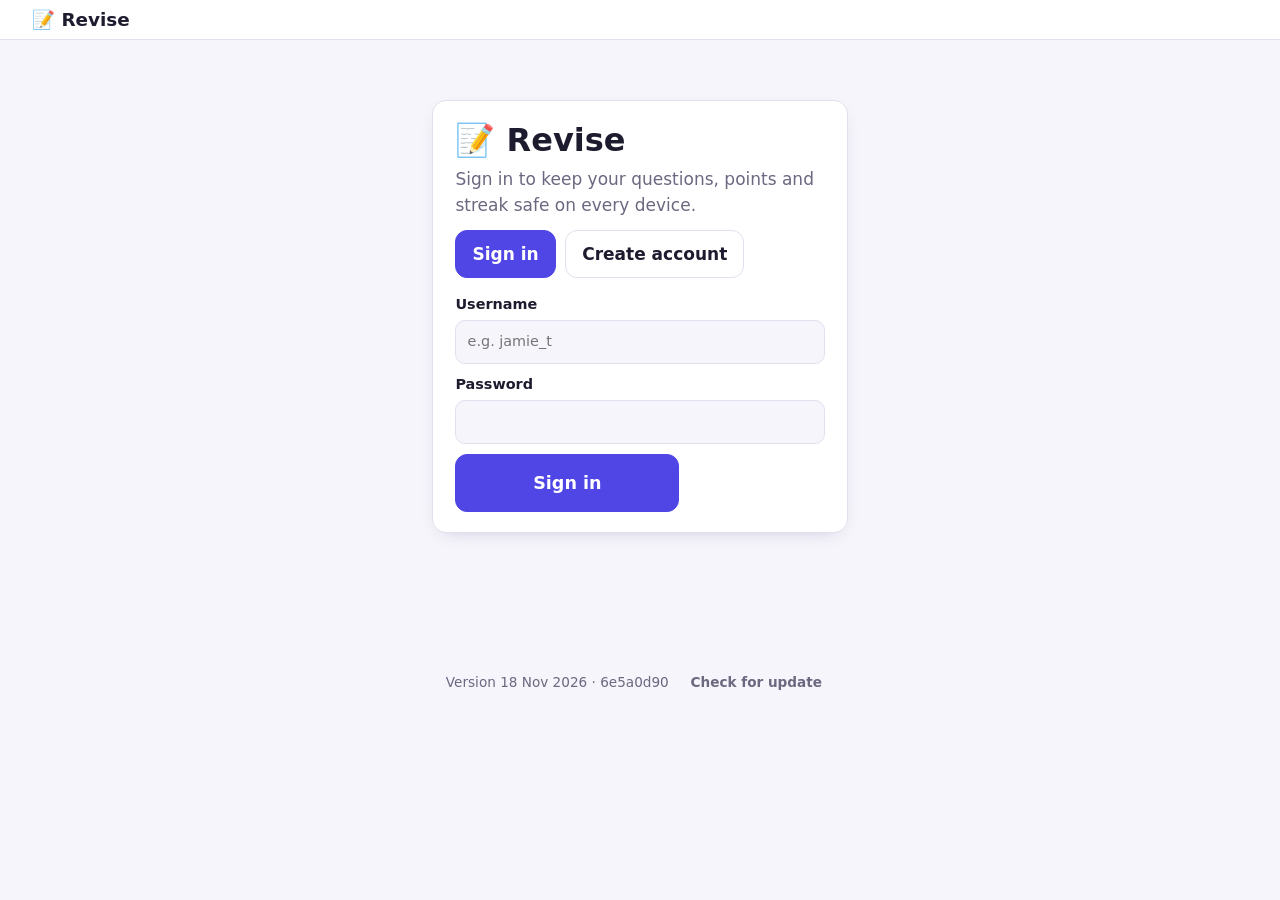
==== public/index.html @ 86306e1a "Paste: clean HTML entities, trailing backslashes and escapes from other AIs' replies Co-Authored-By:" ====
<!doctype html>
<html lang="en-GB">
<head>
  <meta charset="utf-8">
  <meta name="viewport" content="width=device-width, initial-scale=1">
  <meta name="theme-color" content="#4f46e5">
  <title>Revise — questions, streaks and rewards</title>
  <meta name="description" content="Revise with your own questions and earn points, streaks and badges.">
  <link rel="icon" href="icon.svg" type="image/svg+xml">
  <link rel="icon" href="icon-192.png" type="image/png" sizes="192x192">
  <link rel="apple-touch-icon" href="apple-touch-icon.png">
  <link rel="manifest" href="manifest.webmanifest">
  <meta name="apple-mobile-web-app-capable" content="yes">
  <meta name="apple-mobile-web-app-title" content="Revise">
  <meta name="app-version" content="6e5a0d90" data-date="2026-11-18">
  <link rel="stylesheet" href="style.css?v=6e5a0d90">
</head>
<body>
  <header class="top">
    <div class="wrap top-inner">
      <a class="brand" id="brand" href="#home">📝 Revise</a>
      <nav id="nav" aria-label="Sections"></nav>
      <div id="user" class="user"></div>
    </div>
  </header>
  <main id="app" class="wrap" tabindex="-1"></main>
  <footer id="ver" class="wrap ver"></footer>
  <div id="toasts" aria-live="polite"></div>
  <noscript><p class="wrap">This app needs JavaScript switched on.</p></noscript>
  <script type="importmap">{"imports":{"./logic.js":"./logic.js?v=6e5a0d90","./cloud.js":"./cloud.js?v=6e5a0d90","./config.js":"./config.js?v=6e5a0d90","./shop.js":"./shop.js?v=6e5a0d90","./examguides.js":"./examguides.js?v=6e5a0d90","./tutorial.js":"./tutorial.js?v=6e5a0d90"}}</script>
  <script type="module" src="app.js?v=6e5a0d90"></script>
  <script src="stats.js?v=5" defer></script>
</body>
</html>
---- public/style.css ----
:root {
  --bg: #f6f5fb; --fg: #1d1b2e; --card: #ffffff; --muted: #6b6880; --border: #e2e0ee;
  --accent: #4f46e5; --accent-fg: #ffffff; --good: #15803d; --good-bg: #dcfce7; --bad: #b91c1c; --bad-bg: #fee2e2;
  --radius: 14px; --shadow: 0 6px 20px -12px rgb(40 30 100 / 35%);
}
@media (prefers-color-scheme: dark) {
  :root {
    --bg: #12111c; --fg: #f1f0fa; --card: #1d1b2c; --muted: #a09db8; --border: #34314a;
    --accent: #8b85ff; --accent-fg: #12111c; --good: #4ade80; --good-bg: #123522; --bad: #f87171; --bad-bg: #3d1717;
    --shadow: none;
  }
}
:root { --fig-1: #2563eb; --fig-2: #e11d48; --fig-3: #16a34a; }
@media (prefers-color-scheme: dark) { :root { --fig-1: #60a5fa; --fig-2: #fb7185; --fig-3: #4ade80; } }
* { box-sizing: border-box; }
html { -webkit-text-size-adjust: 100%; }
body { margin: 0; background: var(--bg); color: var(--fg); font: 16px/1.5 system-ui, -apple-system, "Segoe UI", Roboto, sans-serif; }
.wrap { width: min(100% - 2rem, 760px); margin-inline: auto; }
main { padding: 1.25rem 0 5rem; outline: none; }
h1, h2, h3 { line-height: 1.2; margin: 0 0 .5rem; }
h1, h2, .brand, .quiz-q { font-family: var(--font-display, inherit); }
h1 { font-size: 1.7rem; } h2 { font-size: 1.25rem; } h3 { font-size: 1.05rem; }
p { margin: 0 0 .75rem; }
.muted { color: var(--muted); } .small { font-size: .85rem; }

.top { position: sticky; top: 0; z-index: 5; background: var(--card); border-bottom: 1px solid var(--border); }
.top-inner { display: flex; align-items: center; justify-content: space-between; gap: .5rem; padding: .35rem 0; flex-wrap: wrap; }
.brand { font-weight: 800; font-size: 1.15rem; text-decoration: none; color: var(--fg); }
#nav { display: flex; gap: .25rem; flex-wrap: wrap; }
.tab { display: inline-flex; align-items: center; gap: .35rem; background: none; border: 0; border-radius: 999px; padding: .5rem .8rem; font: inherit; font-weight: 600; color: var(--muted); cursor: pointer; }
.tab:hover { color: var(--fg); }
.tab.active { background: var(--accent); color: var(--accent-fg); }

.card { background: var(--card); border: 1px solid var(--border); border-radius: var(--radius); padding: 1rem 1.1rem; margin-bottom: 1rem; box-shadow: var(--shadow); }
.row { display: flex; gap: .6rem; flex-wrap: wrap; align-items: center; }
.row.space { justify-content: space-between; }
.grow { flex: 1 1 12rem; min-width: 0; }
.grid2 { display: grid; gap: .75rem; grid-template-columns: repeat(auto-fit, minmax(9rem, 1fr)); }

.stat { text-align: center; padding: .6rem .4rem; border-radius: 12px; background: var(--bg); }
.stat b { display: block; font-size: 1.5rem; line-height: 1.1; }
.stat span { font-size: .8rem; color: var(--muted); }

button, .btn { font: inherit; font-weight: 600; border-radius: 12px; border: 1px solid var(--border); background: var(--card); color: var(--fg); padding: .65rem 1rem; cursor: pointer; min-height: 44px; }
button:hover:not(:disabled) { border-color: var(--accent); }
button:disabled { opacity: .5; cursor: not-allowed; }
button.primary { background: var(--accent); color: var(--accent-fg); border-color: var(--accent); }
button.big { width: 100%; font-size: 1.1rem; padding: .9rem 1rem; }
button.danger { color: var(--bad); }
button.ghost { background: none; border-color: transparent; color: var(--muted); }
button.small { min-height: 36px; padding: .3rem .7rem; font-size: .85rem; }
:focus-visible { outline: 3px solid var(--accent); outline-offset: 2px; }

label { display: block; font-size: .9rem; font-weight: 600; margin-bottom: .65rem; }
input, select, textarea { display: block; width: 100%; margin-top: .25rem; font: inherit; font-weight: 400; color: var(--fg); background: var(--bg); border: 1px solid var(--border); border-radius: 10px; padding: .6rem .7rem; min-height: 44px; }
textarea { min-height: 5rem; resize: vertical; }
input:focus, select:focus, textarea:focus { outline: 3px solid var(--accent); outline-offset: 1px; }

.bar { height: 12px; border-radius: 999px; background: var(--bg); border: 1px solid var(--border); overflow: hidden; }
.bar-fill { height: 100%; background: var(--accent); border-radius: 999px; transition: width .4s ease; }

.quiz-q { font-size: 1.35rem; font-weight: 700; white-space: pre-wrap; overflow-wrap: anywhere; margin: .5rem 0 1rem; }
.choices { display: grid; gap: .6rem; }
.choices button { text-align: left; white-space: normal; }
.verdict { border-radius: 12px; padding: .8rem 1rem; margin-bottom: .75rem; font-weight: 600; }
.verdict.good { background: var(--good-bg); color: var(--good); }
.verdict.bad { background: var(--bad-bg); color: var(--bad); }
.verdict .ans { display: block; color: var(--fg); font-weight: 500; margin-top: .25rem; overflow-wrap: anywhere; }
.tag { display: inline-block; font-size: .75rem; font-weight: 700; padding: .1rem .55rem; border-radius: 999px; background: var(--bg); border: 1px solid var(--border); color: var(--muted); }

.week { display: grid; grid-template-columns: repeat(7, 1fr); gap: .4rem; align-items: end; height: 110px; }
.week .col { display: flex; flex-direction: column; justify-content: flex-end; align-items: center; height: 100%; gap: .2rem; font-size: .75rem; color: var(--muted); }
.week .fill { width: 100%; max-width: 38px; background: var(--accent); border-radius: 6px 6px 2px 2px; min-height: 3px; opacity: .85; }
.heat { display: grid; grid-template-rows: repeat(7, 1fr); grid-auto-flow: column; grid-auto-columns: 1fr; gap: 3px; }
.heat i { aspect-ratio: 1; border-radius: 3px; background: var(--bg); border: 1px solid var(--border); }
.heat i.l1 { background: color-mix(in srgb, var(--accent) 25%, var(--card)); }
.heat i.l2 { background: color-mix(in srgb, var(--accent) 50%, var(--card)); }
.heat i.l3 { background: color-mix(in srgb, var(--accent) 75%, var(--card)); }
.heat i.l4 { background: var(--accent); }
.heat i.future { visibility: hidden; }

.badges { display: grid; gap: .6rem; grid-template-columns: repeat(auto-fill, minmax(10.5rem, 1fr)); }
.badge { border: 1px solid var(--border); border-radius: 12px; padding: .7rem; background: var(--bg); }
.badge .ico { font-size: 1.8rem; display: block; }
.badge.locked { opacity: .55; filter: grayscale(1); }
.badge b { display: block; }

.item { display: flex; gap: .6rem; align-items: flex-start; justify-content: space-between; padding: .7rem 0; border-top: 1px solid var(--border); }
.item:first-child { border-top: 0; }
.item .txt { min-width: 0; overflow-wrap: anywhere; }
.item .a { color: var(--muted); font-size: .9rem; }

#toasts { position: fixed; left: 0; right: 0; bottom: 1rem; display: grid; justify-items: center; gap: .5rem; pointer-events: none; z-index: 20; padding: 0 1rem; }
.toast { background: var(--fg); color: var(--bg); padding: .65rem 1rem; border-radius: 12px; font-weight: 600; box-shadow: 0 10px 30px -10px rgb(0 0 0 / 50%); max-width: 30rem; }
.banner { background: var(--bad-bg); color: var(--bad); border-radius: 12px; padding: .7rem 1rem; margin-bottom: 1rem; font-weight: 600; }
@media (prefers-reduced-motion: reduce) { .bar-fill { transition: none; } }

/* ---------- account bar ---------- */
.user { display: flex; align-items: center; gap: .5rem; font-size: .85rem; flex-wrap: wrap; }
.who { color: var(--muted); font-weight: 600; }
.sync { color: var(--muted); font-size: .8rem; }
.sync.warn { color: var(--bad); font-weight: 600; }
.auth { max-width: 26rem; margin: 2rem auto; }
.auth .banner { margin: .5rem 0 1rem; }

/* ---------- study buddy ---------- */
.buddy { position: relative; width: 4.5rem; height: 4.5rem; flex: none; display: grid; place-items: center; background: var(--bg); border-radius: 50%; border: 1px solid var(--border); }
.buddy .pet { font-size: 2.4rem; line-height: 1; }
.buddy .hat { position: absolute; top: -.55rem; left: 50%; transform: translateX(-50%) rotate(-8deg); font-size: 1.6rem; line-height: 1; }
.prize { border-color: var(--accent); }

/* ---------- pick lists, shop ---------- */
.pick { display: flex; gap: .6rem; align-items: flex-start; padding: .6rem 0; border-top: 1px solid var(--border); font-weight: 400; margin: 0; }
.pick .a { display: block; color: var(--muted); font-size: .9rem; overflow-wrap: anywhere; }
.pick > span { min-width: 0; overflow-wrap: anywhere; }
input[type="checkbox"] { width: 1.25rem; height: 1.25rem; min-height: 0; margin: .2rem 0 0; flex: none; accent-color: var(--accent); }
.shop { display: grid; gap: .6rem; grid-template-columns: repeat(auto-fill, minmax(9.5rem, 1fr)); }
.shop-item { display: grid; gap: .4rem; }
.swatch { display: flex; align-items: flex-end; min-height: 3.6rem; padding: .5rem .6rem; border-radius: 10px; border: 1px solid var(--border); font-weight: 700; font-size: .95rem; overflow-wrap: anywhere; }
.swatch.fontsw { align-items: center; background: var(--bg); color: var(--fg); font-size: 1.05rem; font-weight: 400; }
.swatch.hatsw { flex-direction: column; align-items: center; justify-content: center; background: var(--bg); color: var(--fg); font-size: 1.8rem; gap: .1rem; }
button[aria-pressed="true"] { cursor: default; }

/* ---------- unlocked colour themes (set by the app from the Shop) ---------- */
:root[data-palette] {
  --bg: var(--pal-bg); --fg: var(--pal-ink);
  --card: color-mix(in oklab, var(--pal-bg) 88%, white);
  --muted: color-mix(in oklab, var(--pal-ink) 68%, var(--pal-bg));
  --border: color-mix(in oklab, var(--pal-bg) 72%, var(--pal-ink));
  --accent: var(--pal-ink); --accent-fg: var(--pal-bg);
  --good: var(--pal-ink); --good-bg: color-mix(in oklab, var(--pal-bg) 80%, var(--pal-ink));
  --bad: var(--pal-ink); --bad-bg: color-mix(in oklab, var(--pal-bg) 80%, var(--pal-ink));
  --shadow: none;
}
:root[data-palette] .toast { background: var(--pal-ink); color: var(--pal-bg); }

/* ---------- farm ---------- */
.brand { user-select: none; -webkit-user-select: none; -webkit-touch-callout: none; touch-action: manipulation; }
.farm { position: relative; border-radius: var(--radius); margin-bottom: 1rem; padding: 1rem .75rem 1.1rem; border: 1px solid var(--border); overflow: hidden;
  background: linear-gradient(to bottom, color-mix(in srgb, var(--accent) 12%, var(--card)) 0 22%, color-mix(in srgb, var(--good) 22%, var(--card)) 22% 100%); }
.farm::before { content: "☁️      ☀️      ☁️"; position: absolute; top: .2rem; left: 0; right: 0; text-align: center; letter-spacing: .35rem; opacity: .7; font-size: 1.2rem; pointer-events: none; }
.farm-grid { position: relative; display: grid; gap: .6rem; grid-template-columns: repeat(auto-fill, minmax(7.5rem, 1fr)); padding-top: 1.2rem; }
.pet-card { display: grid; justify-items: center; gap: .15rem; text-align: center; padding: .6rem .3rem; background: color-mix(in srgb, var(--card) 80%, transparent); }
.pet-card.on { border-color: var(--accent); outline: 2px solid var(--accent); }
.pet-emoji { position: relative; font-size: 2.6rem; line-height: 1.1; display: inline-block; animation: bob 2.4s ease-in-out infinite; }
.pet-emoji .hat { position: absolute; top: -.7rem; left: 50%; transform: translateX(-50%) rotate(-8deg); font-size: 1.4rem; }
.pet-name { font-weight: 700; overflow-wrap: anywhere; }
@keyframes bob { 0%, 100% { transform: translateY(0); } 50% { transform: translateY(-.35rem); } }

/* ---------- the hidden parade ---------- */
.parade { position: fixed; inset: 0; pointer-events: none; z-index: 30; overflow: hidden; }
.runner { position: absolute; top: var(--y); left: -4rem; font-size: var(--s); animation: march 6.5s linear var(--d) forwards; }
@keyframes march { 0% { transform: translateX(0) translateY(0) rotate(-6deg); } 25% { transform: translateX(30vw) translateY(-1.2rem) rotate(6deg); } 50% { transform: translateX(60vw) translateY(0) rotate(-6deg); } 75% { transform: translateX(90vw) translateY(-1.2rem) rotate(6deg); } 100% { transform: translateX(calc(100vw + 5rem)) translateY(0) rotate(0); } }
@media (prefers-reduced-motion: reduce) { .pet-emoji { animation: none; } .runner { animation: none; display: none; } }

/* ===== Layout: phone vs computer ===== */
.tab span:first-child { font-size: 1.15rem; line-height: 1; }

/* Phones and small tablets: app-style bottom tab bar, thumb-sized buttons */
@media (max-width: 719px) {
  .wrap { width: min(100% - 1.5rem, 640px); }
  .top-inner { flex-wrap: nowrap; }
  .brand { font-size: 1.05rem; }
  .user { font-size: .8rem; justify-content: flex-end; }
  #nav { position: fixed; left: 0; right: 0; bottom: 0; z-index: 6; display: grid; grid-auto-flow: column; grid-auto-columns: 1fr; gap: 0; background: var(--card); border-top: 1px solid var(--border); padding: .25rem .25rem calc(.25rem + env(safe-area-inset-bottom)); }
  .tab { flex-direction: column; gap: .1rem; border-radius: 12px; padding: .4rem .1rem; font-size: .7rem; min-height: 52px; justify-content: center; }
  .tab span:first-child { font-size: 1.4rem; }
  main { padding: 1rem 0 calc(6.5rem + env(safe-area-inset-bottom)); }
  #toasts { bottom: calc(5rem + env(safe-area-inset-bottom)); }
  h1 { font-size: 1.5rem; }
  .card { padding: .9rem; border-radius: 14px; }
  .grid2 { grid-template-columns: repeat(2, 1fr); }
  .shop { grid-template-columns: repeat(2, 1fr); }
  .farm-grid { grid-template-columns: repeat(2, 1fr); }
  button.big, .row > button.primary { min-height: 52px; }
  .quiz-q { font-size: 1.25rem; }
}

/* Computers: side menu on the left, wider content, bigger grids */
@media (min-width: 960px) {
  body { font-size: 17px; }
  .top-inner.wrap { width: min(100% - 4rem, 1240px); }
  #nav { position: fixed; top: 4.2rem; left: max(1.5rem, calc(50% - 620px)); width: 11.5rem; flex-direction: column; gap: .25rem; flex-wrap: nowrap; }
  .tab { justify-content: flex-start; border-radius: 12px; padding: .7rem .9rem; font-size: 1rem; }
  .tab:hover:not(.active) { background: var(--bg); }
  main.wrap { width: min(100% - 4rem, 1240px); padding-left: 13.5rem; padding-top: 1.75rem; box-sizing: border-box; }
  h1 { font-size: 2rem; }
  .card { padding: 1.25rem 1.4rem; }
  .grid2 { grid-template-columns: repeat(auto-fit, minmax(11rem, 1fr)); }
  .shop { grid-template-columns: repeat(auto-fill, minmax(11.5rem, 1fr)); }
  .farm-grid { grid-template-columns: repeat(auto-fill, minmax(10rem, 1fr)); }
  .quiz-q { font-size: 1.6rem; }
  button.big { width: auto; min-width: 14rem; }
}
@media (min-width: 1500px) { body { font-size: 18px; } }
@media (min-width: 960px) { body:has(#nav:empty) main.wrap { padding-left: 0; width: min(100% - 4rem, 620px); } }
@media (min-width: 960px) { .heat { max-width: 640px; } }

/* ===== Exam calendar ===== */
.cal { display: grid; grid-template-columns: repeat(7, minmax(0, 1fr)); gap: 3px; }
.cal-head { text-align: center; font-size: .72rem; font-weight: 700; color: var(--muted); padding: .2rem 0; }
.cal-pad { min-height: 1px; }
.cal-day { display: flex; flex-direction: column; align-items: stretch; gap: 2px; min-height: 58px; padding: 3px; border-radius: 10px; border: 1px solid var(--border); background: var(--card); color: var(--fg); font-weight: 500; text-align: left; overflow: hidden; }
.cal-day:hover:not(:disabled) { border-color: var(--accent); }
.cal-day.past { opacity: .5; }
.cal-day.rest { background: var(--bg); }
.cal-day.today { border-color: var(--accent); box-shadow: inset 0 0 0 1px var(--accent); }
.cal-day.selected { background: color-mix(in srgb, var(--accent) 14%, var(--card)); border-color: var(--accent); border-width: 2px; padding: 2px; }
.cal-num { font-size: .78rem; font-weight: 700; line-height: 1; }
.cal-chip { display: block; color: #fff; font-size: .6rem; line-height: 1.25; font-weight: 700; border-radius: 4px; padding: 1px 3px; overflow: hidden; text-overflow: ellipsis; white-space: nowrap; }
.cal-more { font-size: .6rem; color: var(--muted); }
.cal-dots { color: var(--accent); font-size: .8rem; line-height: 1; letter-spacing: -1px; }
@media (min-width: 720px) {
  .cal { gap: 5px; }
  .cal-day { min-height: 84px; padding: 6px; }
  .cal-day.selected { padding: 5px; }
  .cal-num { font-size: .9rem; }
  .cal-chip { font-size: .72rem; padding: 2px 5px; }
}

/* ===== In-app confirm box ===== */
.modal-back { position: fixed; inset: 0; z-index: 50; display: grid; place-items: center; padding: 1rem; background: rgb(0 0 0 / 55%); }
.modal { width: min(100%, 26rem); background: var(--card); color: var(--fg); border: 1px solid var(--border); border-radius: 16px; padding: 1.2rem 1.3rem; box-shadow: 0 20px 50px -12px rgb(0 0 0 / 60%); }
.modal h2 { margin: 0 0 .5rem; }
.modal p { margin: 0; color: var(--muted); }
button.danger-solid { background: var(--bad); border-color: var(--bad); color: #fff; }
button.danger-solid:hover:not(:disabled) { border-color: var(--bad); filter: brightness(1.1); }
@media (prefers-color-scheme: dark) { :root:not([data-theme="light"]) button.danger-solid { color: #1a0505; } }

/* ===== Revise: quick / exam switcher ===== */
.mode-tabs { display: grid; grid-template-columns: 1fr 1fr; gap: .4rem; }
.mode-tab { display: flex; flex-direction: column; align-items: center; gap: 0; padding: .55rem .4rem; font-size: .95rem; background: var(--bg); }
.mode-tab .small { font-weight: 500; color: var(--muted); }
.mode-tab.active { background: var(--accent); border-color: var(--accent); color: var(--accent-fg); }
.mode-tab.active .small { color: var(--accent-fg); opacity: .9; }

/* graphs, charts and tables in exam questions */
.figure { margin: .4rem 0 1rem; padding: .6rem; border: 1px solid var(--border); border-radius: 12px; background: var(--bg); overflow: hidden; }
.figure figcaption { font-weight: 700; font-size: .92rem; margin-bottom: .4rem; }
.fig-chart svg { display: block; margin-inline: auto; }
.fig-scroll { overflow-x: auto; }
.fig-table { border-collapse: collapse; width: 100%; font-size: .92rem; }
.fig-table th, .fig-table td { border: 1px solid var(--border); padding: .3rem .55rem; text-align: left; }
.fig-table th { background: var(--card); font-weight: 700; }

/* ---------- exam-style questions ---------- */
.choices button.chosen { border-color: var(--accent); background: color-mix(in srgb, var(--accent) 14%, var(--card)); box-shadow: inset 0 0 0 1px var(--accent); }
.case { margin: .8rem 0 0; padding: .7rem .9rem; border-left: 4px solid var(--accent); border-radius: 0 12px 12px 0; background: var(--bg); color: var(--fg); font-size: .98rem; white-space: pre-wrap; overflow-wrap: anywhere; }
.case-label { display: block; font-size: .72rem; font-weight: 800; letter-spacing: .06em; text-transform: uppercase; color: var(--muted); margin-bottom: .2rem; }
.chips { display: flex; flex-wrap: wrap; gap: .4rem; }
.chip { font-size: .88rem; padding: .35rem .8rem; min-height: 38px; border-radius: 999px; }
.chip.on { background: var(--accent); color: var(--accent-fg); border-color: var(--accent); }

.modal.tutorial { max-height: 90vh; overflow-y: auto; }
.tut-text { font-size: 1.1rem; line-height: 1.5; color: var(--fg); }
.tut-item { display: flex; align-items: center; gap: .8rem; width: 100%; text-align: left; margin: 0 0 .5rem; padding: .7rem .8rem; }
.tut-ic { font-size: 1.6rem; }

.tour-over { position: fixed; inset: 0; z-index: 70; }
.tour-over.tour-plain { background: rgb(0 0 0 / 65%); }
.tour-hole { position: fixed; display: none; border-radius: 14px; box-shadow: 0 0 0 9999px rgb(0 0 0 / 68%); outline: 3px solid #fff; outline-offset: 0; pointer-events: none; animation: tourpulse 1.6s ease-in-out infinite; }
@keyframes tourpulse { 50% { outline-color: var(--accent); } }
.tour-tip { position: fixed; width: min(calc(100vw - 24px), 420px); max-height: 40vh; display: flex; flex-direction: column; background: var(--card); color: var(--fg); border: 1px solid var(--border); border-radius: 16px; padding: 1rem 1.1rem; box-shadow: 0 20px 50px -12px rgb(0 0 0 / 60%); }
.tour-h { margin: 0 0 .3rem; font-size: 1.15rem; }
.tour-tip .tut-text { margin: 0; font-size: 1rem; }
@media (prefers-reduced-motion: reduce) { .tour-hole { animation: none; } }
.tour-body { overflow-y: auto; flex: 1 1 auto; min-height: 0; }
.tour-foot { margin-top: .7rem; justify-content: space-between; flex: 0 0 auto; }

.ver { padding: 1.2rem 0 5.5rem; text-align: center; }
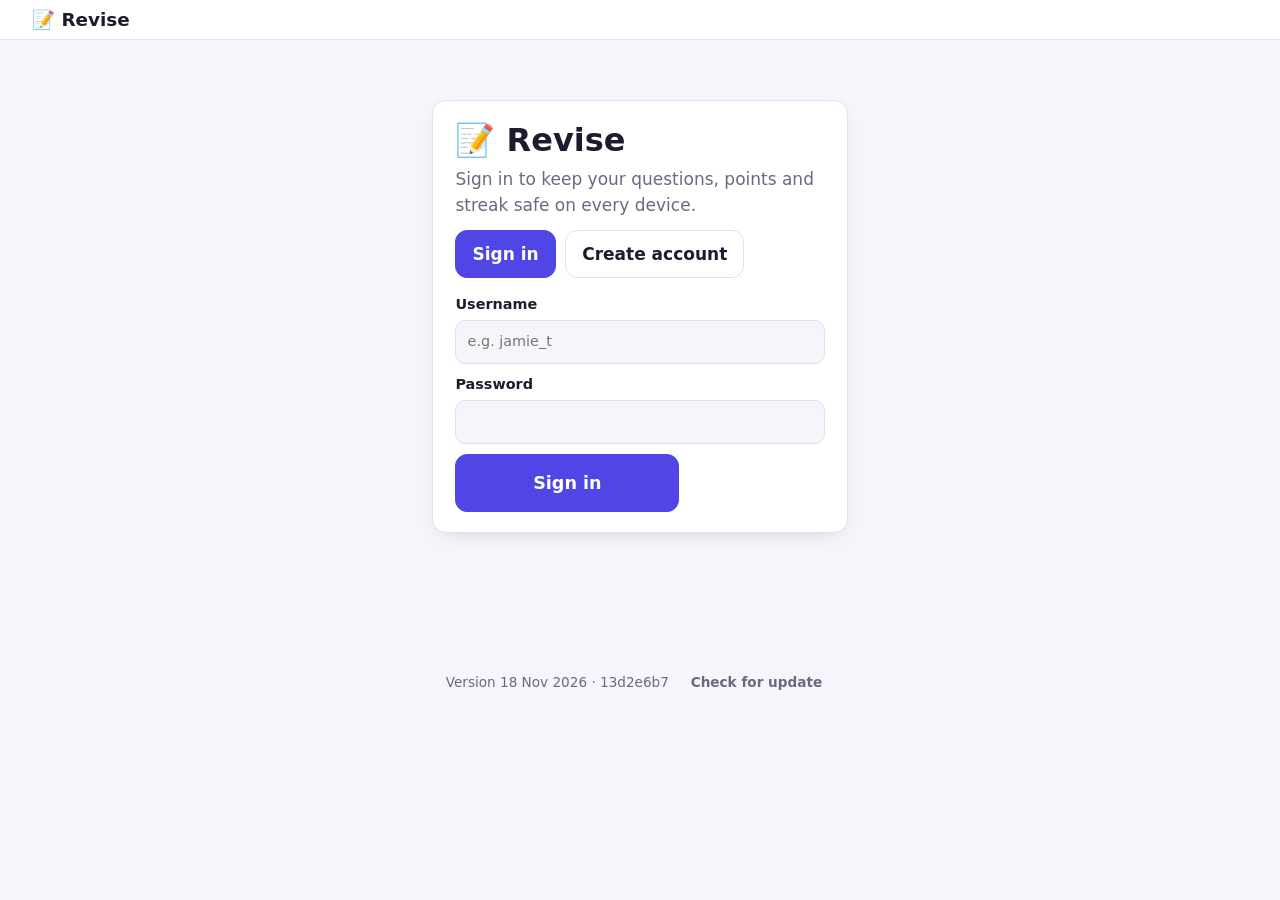
==== commit 6e667116: "Paper picker for every subject by exam board; maths paper box only for maths Co-Authored-By: Claude " ====
--- a/public/index.html
+++ b/public/index.html
@@ -12,8 +12,8 @@
   <link rel="manifest" href="manifest.webmanifest">
   <meta name="apple-mobile-web-app-capable" content="yes">
   <meta name="apple-mobile-web-app-title" content="Revise">
-  <meta name="app-version" content="6e5a0d90" data-date="2026-11-18">
-  <link rel="stylesheet" href="style.css?v=6e5a0d90">
+  <meta name="app-version" content="13d2e6b7" data-date="2026-11-18">
+  <link rel="stylesheet" href="style.css?v=13d2e6b7">
 </head>
 <body>
   <header class="top">
@@ -27,8 +27,8 @@
   <footer id="ver" class="wrap ver"></footer>
   <div id="toasts" aria-live="polite"></div>
   <noscript><p class="wrap">This app needs JavaScript switched on.</p></noscript>
-  <script type="importmap">{"imports":{"./logic.js":"./logic.js?v=6e5a0d90","./cloud.js":"./cloud.js?v=6e5a0d90","./config.js":"./config.js?v=6e5a0d90","./shop.js":"./shop.js?v=6e5a0d90","./examguides.js":"./examguides.js?v=6e5a0d90","./tutorial.js":"./tutorial.js?v=6e5a0d90"}}</script>
-  <script type="module" src="app.js?v=6e5a0d90"></script>
+  <script type="importmap">{"imports":{"./logic.js":"./logic.js?v=13d2e6b7","./cloud.js":"./cloud.js?v=13d2e6b7","./config.js":"./config.js?v=13d2e6b7","./shop.js":"./shop.js?v=13d2e6b7","./examguides.js":"./examguides.js?v=13d2e6b7","./papers.js":"./papers.js?v=13d2e6b7","./tutorial.js":"./tutorial.js?v=13d2e6b7"}}</script>
+  <script type="module" src="app.js?v=13d2e6b7"></script>
   <script src="stats.js?v=5" defer></script>
 </body>
 </html>
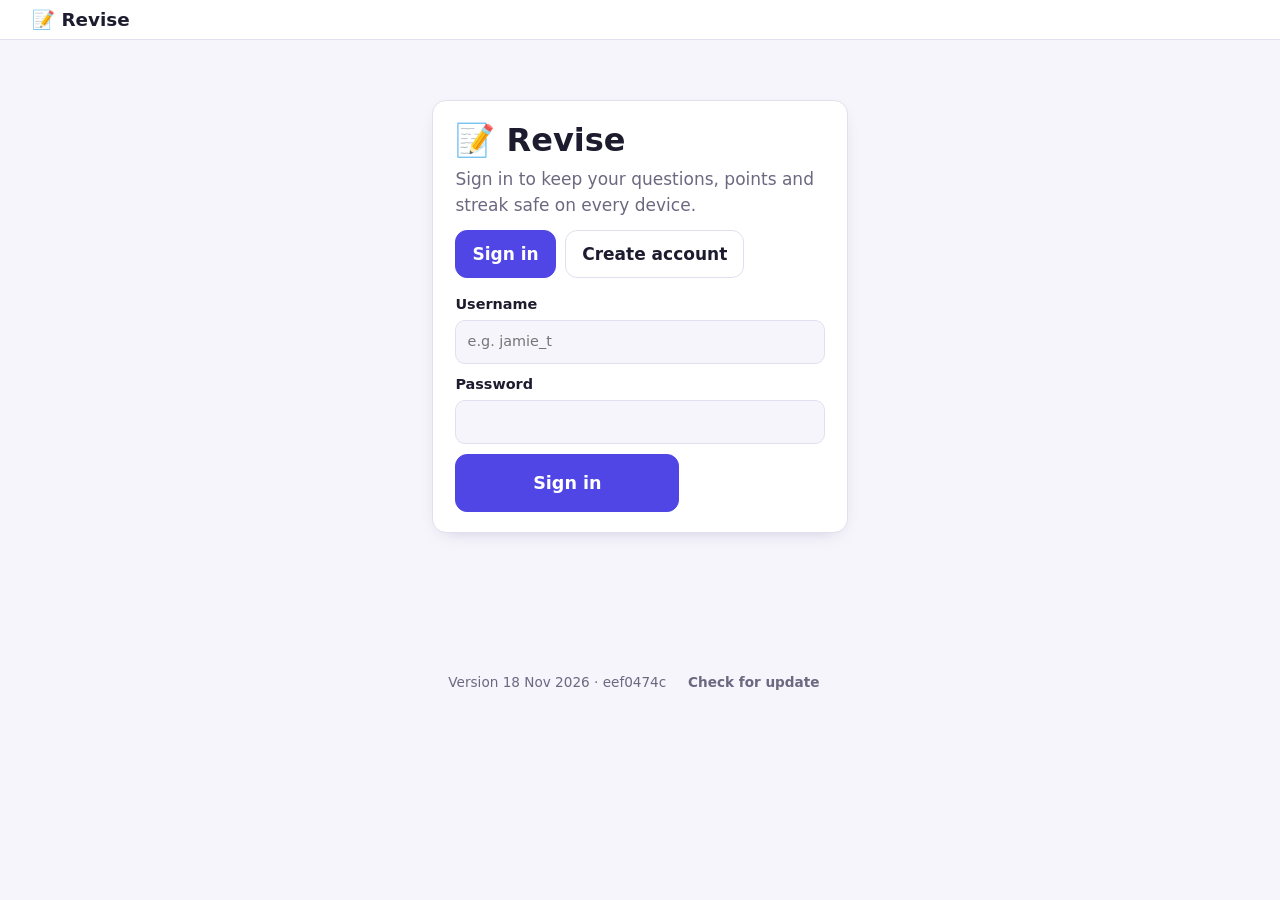
==== commit 8b619f53: "Fix stray 'false' under the exam answer box Co-Authored-By: Claude Sonnet 5.5 <noreply@anthropic.com" ====
--- a/public/index.html
+++ b/public/index.html
@@ -12,8 +12,8 @@
   <link rel="manifest" href="manifest.webmanifest">
   <meta name="apple-mobile-web-app-capable" content="yes">
   <meta name="apple-mobile-web-app-title" content="Revise">
-  <meta name="app-version" content="13d2e6b7" data-date="2026-11-18">
-  <link rel="stylesheet" href="style.css?v=13d2e6b7">
+  <meta name="app-version" content="eef0474c" data-date="2026-11-18">
+  <link rel="stylesheet" href="style.css?v=eef0474c">
 </head>
 <body>
   <header class="top">
@@ -27,8 +27,8 @@
   <footer id="ver" class="wrap ver"></footer>
   <div id="toasts" aria-live="polite"></div>
   <noscript><p class="wrap">This app needs JavaScript switched on.</p></noscript>
-  <script type="importmap">{"imports":{"./logic.js":"./logic.js?v=13d2e6b7","./cloud.js":"./cloud.js?v=13d2e6b7","./config.js":"./config.js?v=13d2e6b7","./shop.js":"./shop.js?v=13d2e6b7","./examguides.js":"./examguides.js?v=13d2e6b7","./papers.js":"./papers.js?v=13d2e6b7","./tutorial.js":"./tutorial.js?v=13d2e6b7"}}</script>
-  <script type="module" src="app.js?v=13d2e6b7"></script>
+  <script type="importmap">{"imports":{"./logic.js":"./logic.js?v=eef0474c","./cloud.js":"./cloud.js?v=eef0474c","./config.js":"./config.js?v=eef0474c","./shop.js":"./shop.js?v=eef0474c","./examguides.js":"./examguides.js?v=eef0474c","./papers.js":"./papers.js?v=eef0474c","./tutorial.js":"./tutorial.js?v=eef0474c"}}</script>
+  <script type="module" src="app.js?v=eef0474c"></script>
   <script src="stats.js?v=5" defer></script>
 </body>
 </html>
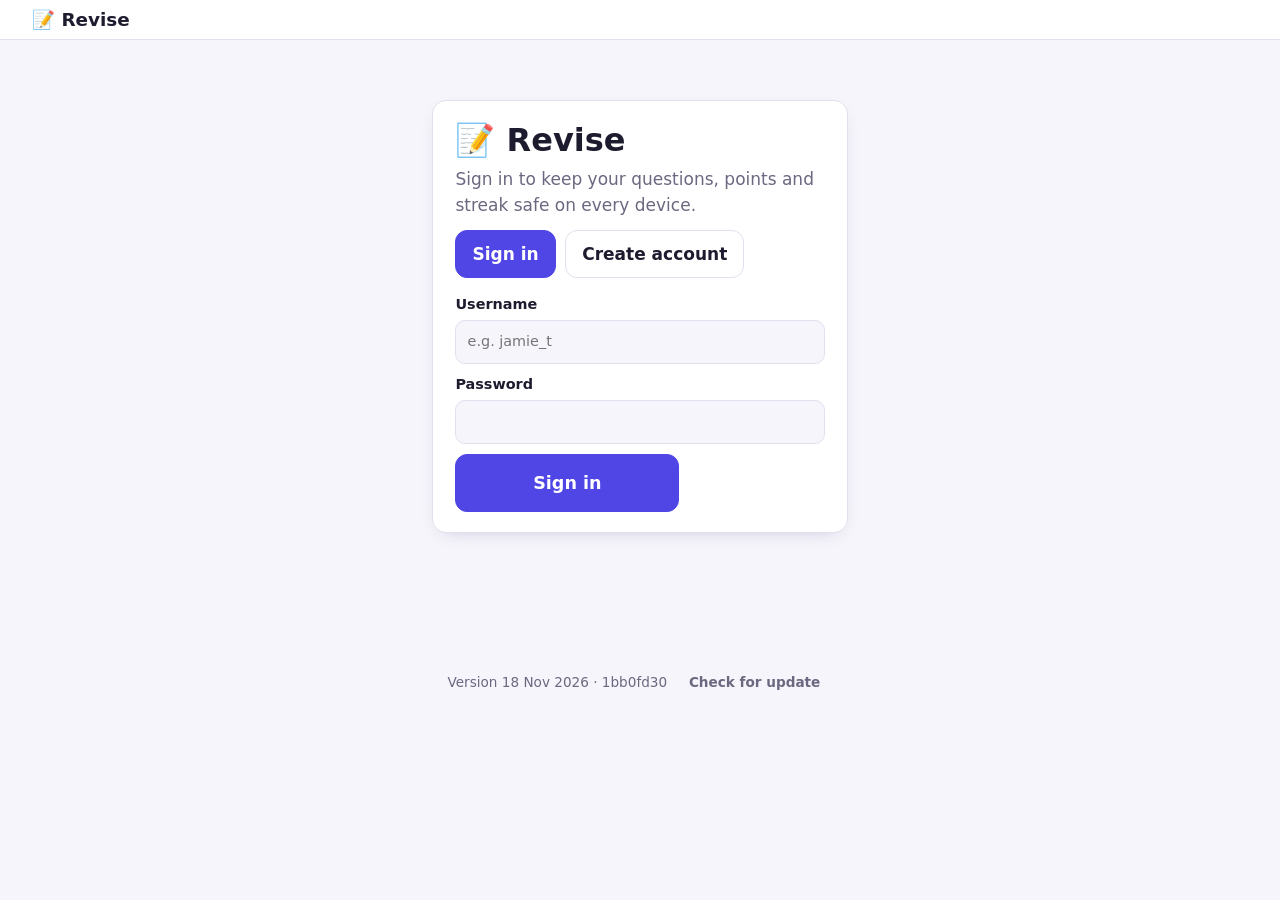
==== commit eadde65f: "Maths diagrams in questions; picking a maths paper sets a full-paper question count Co-Authored-By: " ====
--- a/public/index.html
+++ b/public/index.html
@@ -12,8 +12,8 @@
   <link rel="manifest" href="manifest.webmanifest">
   <meta name="apple-mobile-web-app-capable" content="yes">
   <meta name="apple-mobile-web-app-title" content="Revise">
-  <meta name="app-version" content="eef0474c" data-date="2026-11-18">
-  <link rel="stylesheet" href="style.css?v=eef0474c">
+  <meta name="app-version" content="1bb0fd30" data-date="2026-11-18">
+  <link rel="stylesheet" href="style.css?v=1bb0fd30">
 </head>
 <body>
   <header class="top">
@@ -27,8 +27,8 @@
   <footer id="ver" class="wrap ver"></footer>
   <div id="toasts" aria-live="polite"></div>
   <noscript><p class="wrap">This app needs JavaScript switched on.</p></noscript>
-  <script type="importmap">{"imports":{"./logic.js":"./logic.js?v=eef0474c","./cloud.js":"./cloud.js?v=eef0474c","./config.js":"./config.js?v=eef0474c","./shop.js":"./shop.js?v=eef0474c","./examguides.js":"./examguides.js?v=eef0474c","./papers.js":"./papers.js?v=eef0474c","./tutorial.js":"./tutorial.js?v=eef0474c"}}</script>
-  <script type="module" src="app.js?v=eef0474c"></script>
+  <script type="importmap">{"imports":{"./logic.js":"./logic.js?v=1bb0fd30","./cloud.js":"./cloud.js?v=1bb0fd30","./config.js":"./config.js?v=1bb0fd30","./shop.js":"./shop.js?v=1bb0fd30","./examguides.js":"./examguides.js?v=1bb0fd30","./papers.js":"./papers.js?v=1bb0fd30","./tutorial.js":"./tutorial.js?v=1bb0fd30"}}</script>
+  <script type="module" src="app.js?v=1bb0fd30"></script>
   <script src="stats.js?v=5" defer></script>
 </body>
 </html>
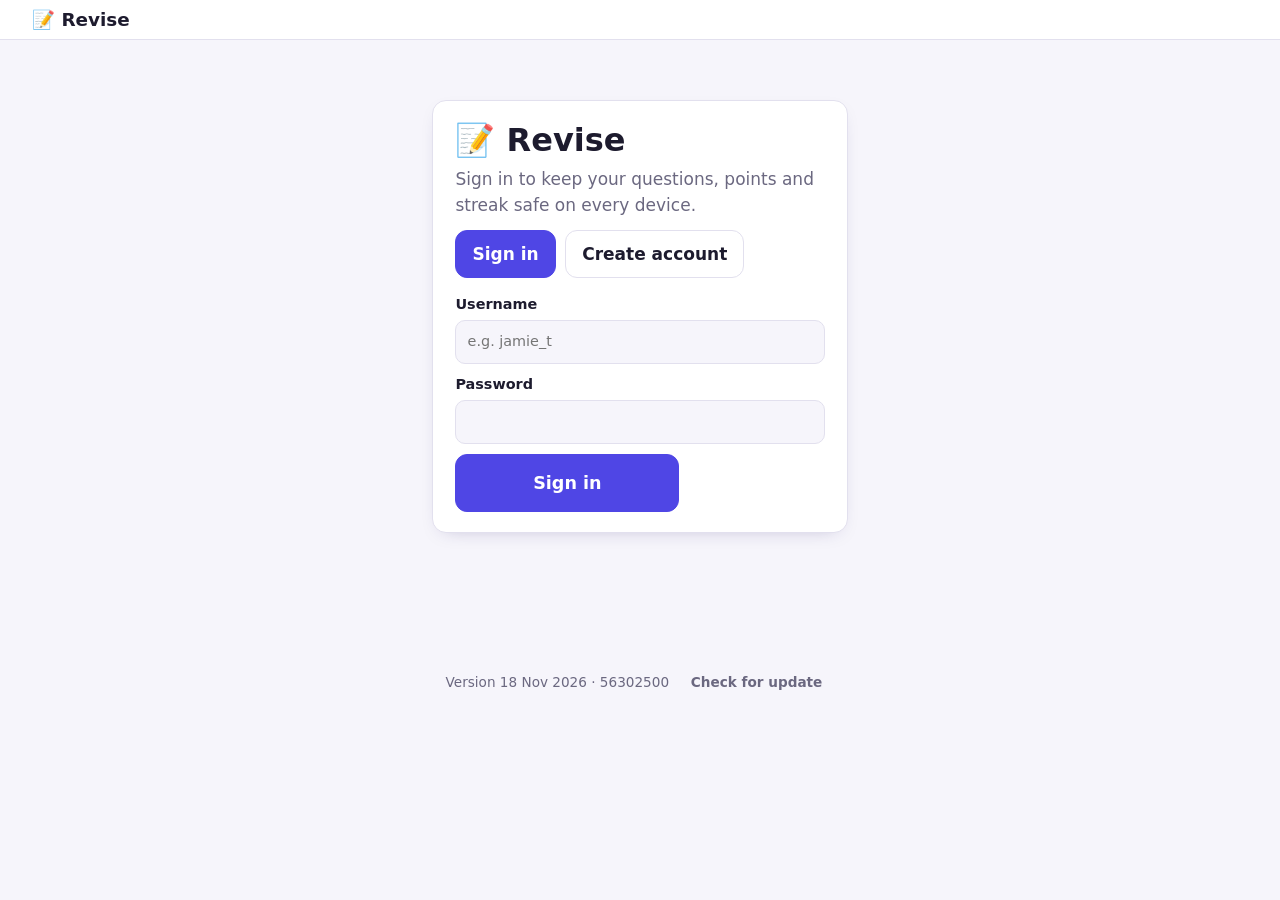
==== commit 6e6e5e81: "Maths text: real superscripts, square/cube roots and stacked fractions Co-Authored-By: Claude Sonnet" ====
--- a/public/index.html
+++ b/public/index.html
@@ -12,8 +12,8 @@
   <link rel="manifest" href="manifest.webmanifest">
   <meta name="apple-mobile-web-app-capable" content="yes">
   <meta name="apple-mobile-web-app-title" content="Revise">
-  <meta name="app-version" content="1bb0fd30" data-date="2026-11-18">
-  <link rel="stylesheet" href="style.css?v=1bb0fd30">
+  <meta name="app-version" content="56302500" data-date="2026-11-18">
+  <link rel="stylesheet" href="style.css?v=56302500">
 </head>
 <body>
   <header class="top">
@@ -27,8 +27,8 @@
   <footer id="ver" class="wrap ver"></footer>
   <div id="toasts" aria-live="polite"></div>
   <noscript><p class="wrap">This app needs JavaScript switched on.</p></noscript>
-  <script type="importmap">{"imports":{"./logic.js":"./logic.js?v=1bb0fd30","./cloud.js":"./cloud.js?v=1bb0fd30","./config.js":"./config.js?v=1bb0fd30","./shop.js":"./shop.js?v=1bb0fd30","./examguides.js":"./examguides.js?v=1bb0fd30","./papers.js":"./papers.js?v=1bb0fd30","./tutorial.js":"./tutorial.js?v=1bb0fd30"}}</script>
-  <script type="module" src="app.js?v=1bb0fd30"></script>
+  <script type="importmap">{"imports":{"./logic.js":"./logic.js?v=56302500","./cloud.js":"./cloud.js?v=56302500","./config.js":"./config.js?v=56302500","./shop.js":"./shop.js?v=56302500","./examguides.js":"./examguides.js?v=56302500","./papers.js":"./papers.js?v=56302500","./tutorial.js":"./tutorial.js?v=56302500"}}</script>
+  <script type="module" src="app.js?v=56302500"></script>
   <script src="stats.js?v=5" defer></script>
 </body>
 </html>
--- a/public/style.css
+++ b/public/style.css
@@ -268,3 +268,12 @@
 .tour-foot { margin-top: .7rem; justify-content: space-between; flex: 0 0 auto; }
 
 .ver { padding: 1.2rem 0 5.5rem; text-align: center; }
+
+/* maths text: powers, roots, fractions */
+.rt-sup { font-size: .72em; line-height: 0; vertical-align: super; }
+.rt-root { white-space: nowrap; }
+.rt-ov { border-top: 1.5px solid currentColor; padding: 0 .12em; margin-left: .02em; }
+.rt-idx { font-size: .6em; vertical-align: super; line-height: 0; margin-right: -.1em; }
+.rt-frac { display: inline-flex; flex-direction: column; align-items: center; vertical-align: middle; line-height: 1.15; font-size: .92em; margin: 0 .12em; }
+.rt-frac .rt-n { border-bottom: 1.5px solid currentColor; padding: 0 .2em; }
+.rt-frac .rt-d { padding: 0 .2em; }
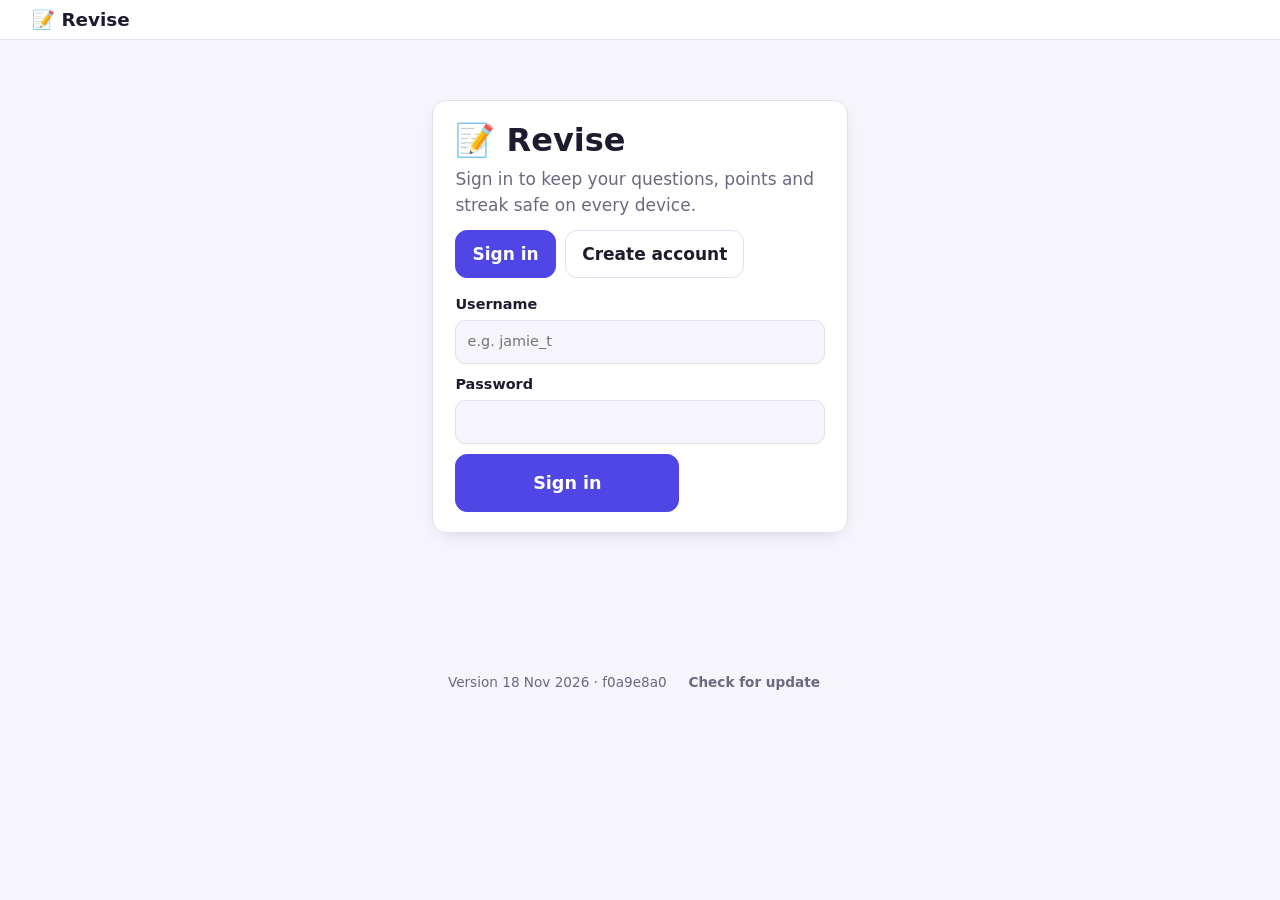
==== commit c8f760e1: "Paste/preview: re-do the sums in maths working and warn about possible mistakes Co-Authored-By: Clau" ====
--- a/public/index.html
+++ b/public/index.html
@@ -12,8 +12,8 @@
   <link rel="manifest" href="manifest.webmanifest">
   <meta name="apple-mobile-web-app-capable" content="yes">
   <meta name="apple-mobile-web-app-title" content="Revise">
-  <meta name="app-version" content="56302500" data-date="2026-11-18">
-  <link rel="stylesheet" href="style.css?v=56302500">
+  <meta name="app-version" content="f0a9e8a0" data-date="2026-11-18">
+  <link rel="stylesheet" href="style.css?v=f0a9e8a0">
 </head>
 <body>
   <header class="top">
@@ -27,8 +27,8 @@
   <footer id="ver" class="wrap ver"></footer>
   <div id="toasts" aria-live="polite"></div>
   <noscript><p class="wrap">This app needs JavaScript switched on.</p></noscript>
-  <script type="importmap">{"imports":{"./logic.js":"./logic.js?v=56302500","./cloud.js":"./cloud.js?v=56302500","./config.js":"./config.js?v=56302500","./shop.js":"./shop.js?v=56302500","./examguides.js":"./examguides.js?v=56302500","./papers.js":"./papers.js?v=56302500","./tutorial.js":"./tutorial.js?v=56302500"}}</script>
-  <script type="module" src="app.js?v=56302500"></script>
+  <script type="importmap">{"imports":{"./logic.js":"./logic.js?v=f0a9e8a0","./cloud.js":"./cloud.js?v=f0a9e8a0","./config.js":"./config.js?v=f0a9e8a0","./shop.js":"./shop.js?v=f0a9e8a0","./examguides.js":"./examguides.js?v=f0a9e8a0","./papers.js":"./papers.js?v=f0a9e8a0","./tutorial.js":"./tutorial.js?v=f0a9e8a0"}}</script>
+  <script type="module" src="app.js?v=f0a9e8a0"></script>
   <script src="stats.js?v=5" defer></script>
 </body>
 </html>
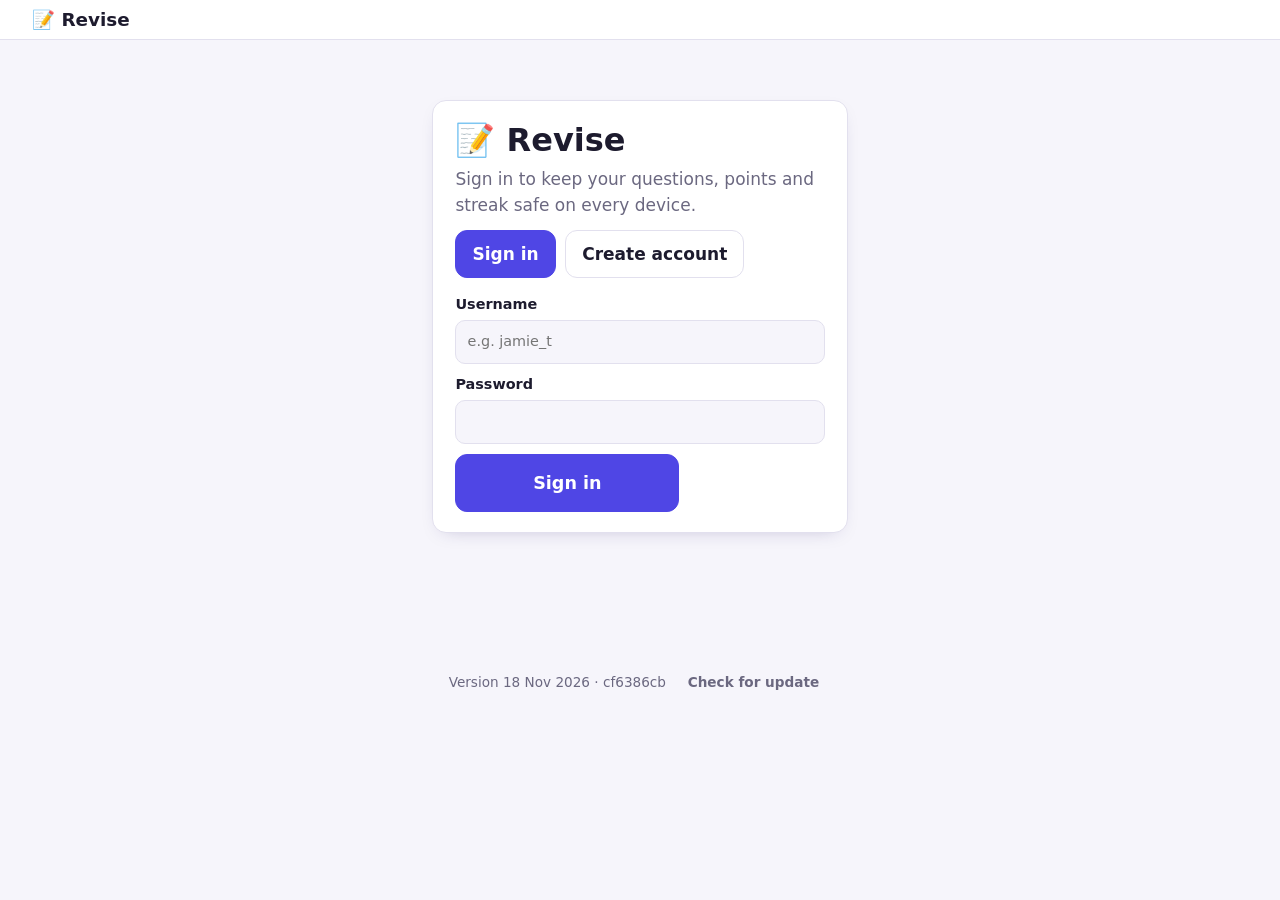
==== commit 456a6ed7: "Fix it button for maths mistakes; full-paper prompt asks for 25 questions Co-Authored-By: Claude Son" ====
--- a/public/index.html
+++ b/public/index.html
@@ -12,8 +12,8 @@
   <link rel="manifest" href="manifest.webmanifest">
   <meta name="apple-mobile-web-app-capable" content="yes">
   <meta name="apple-mobile-web-app-title" content="Revise">
-  <meta name="app-version" content="f0a9e8a0" data-date="2026-11-18">
-  <link rel="stylesheet" href="style.css?v=f0a9e8a0">
+  <meta name="app-version" content="cf6386cb" data-date="2026-11-18">
+  <link rel="stylesheet" href="style.css?v=cf6386cb">
 </head>
 <body>
   <header class="top">
@@ -27,8 +27,8 @@
   <footer id="ver" class="wrap ver"></footer>
   <div id="toasts" aria-live="polite"></div>
   <noscript><p class="wrap">This app needs JavaScript switched on.</p></noscript>
-  <script type="importmap">{"imports":{"./logic.js":"./logic.js?v=f0a9e8a0","./cloud.js":"./cloud.js?v=f0a9e8a0","./config.js":"./config.js?v=f0a9e8a0","./shop.js":"./shop.js?v=f0a9e8a0","./examguides.js":"./examguides.js?v=f0a9e8a0","./papers.js":"./papers.js?v=f0a9e8a0","./tutorial.js":"./tutorial.js?v=f0a9e8a0"}}</script>
-  <script type="module" src="app.js?v=f0a9e8a0"></script>
+  <script type="importmap">{"imports":{"./logic.js":"./logic.js?v=cf6386cb","./cloud.js":"./cloud.js?v=cf6386cb","./config.js":"./config.js?v=cf6386cb","./shop.js":"./shop.js?v=cf6386cb","./examguides.js":"./examguides.js?v=cf6386cb","./papers.js":"./papers.js?v=cf6386cb","./tutorial.js":"./tutorial.js?v=cf6386cb"}}</script>
+  <script type="module" src="app.js?v=cf6386cb"></script>
   <script src="stats.js?v=5" defer></script>
 </body>
 </html>
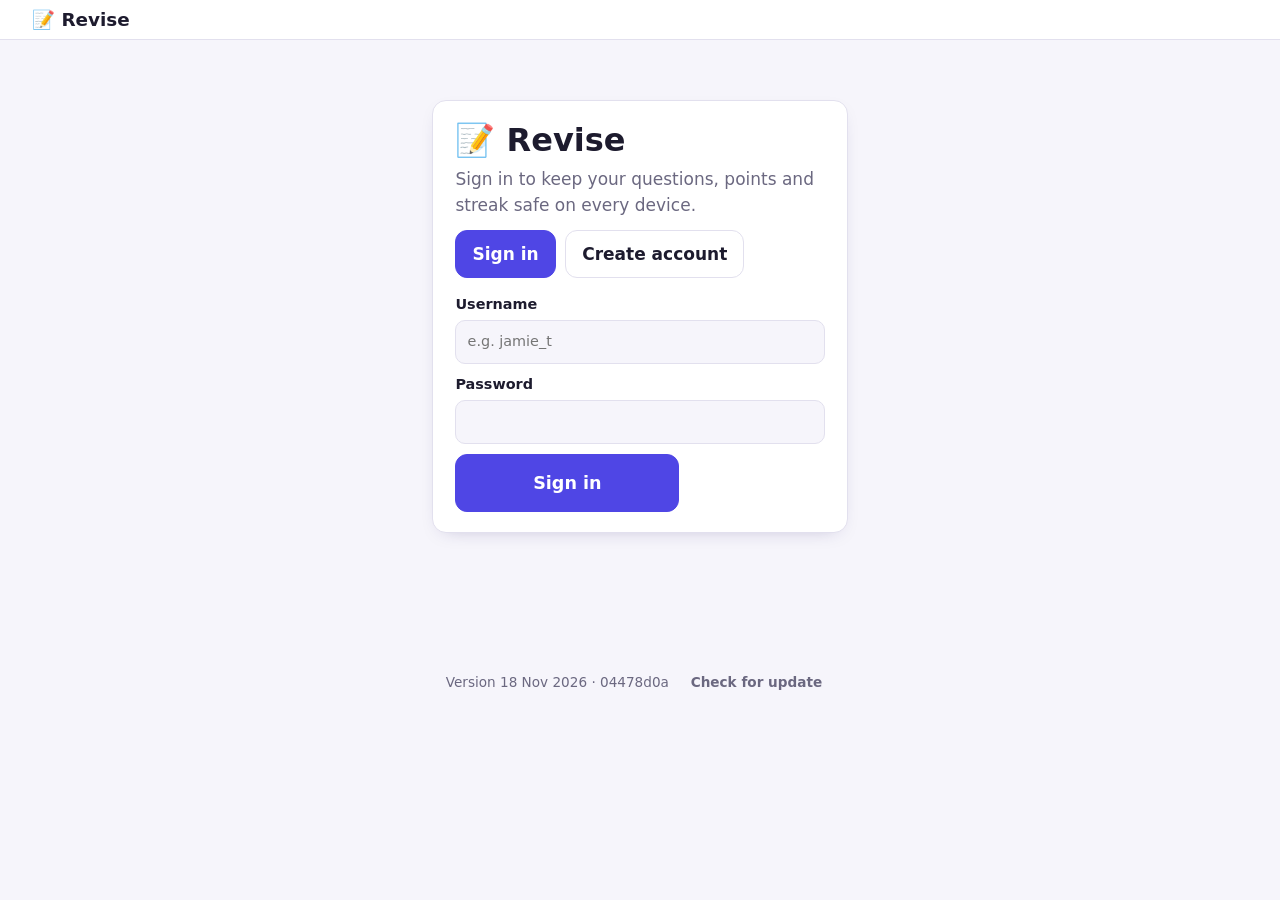
==== commit 63d1e06e: "Add 'Got it — next, don't repeat it' after a wrong answer Co-Authored-By: Claude Sonnet 5.5 <noreply" ====
--- a/public/index.html
+++ b/public/index.html
@@ -12,8 +12,8 @@
   <link rel="manifest" href="manifest.webmanifest">
   <meta name="apple-mobile-web-app-capable" content="yes">
   <meta name="apple-mobile-web-app-title" content="Revise">
-  <meta name="app-version" content="cf6386cb" data-date="2026-11-18">
-  <link rel="stylesheet" href="style.css?v=cf6386cb">
+  <meta name="app-version" content="04478d0a" data-date="2026-11-18">
+  <link rel="stylesheet" href="style.css?v=04478d0a">
 </head>
 <body>
   <header class="top">
@@ -27,8 +27,8 @@
   <footer id="ver" class="wrap ver"></footer>
   <div id="toasts" aria-live="polite"></div>
   <noscript><p class="wrap">This app needs JavaScript switched on.</p></noscript>
-  <script type="importmap">{"imports":{"./logic.js":"./logic.js?v=cf6386cb","./cloud.js":"./cloud.js?v=cf6386cb","./config.js":"./config.js?v=cf6386cb","./shop.js":"./shop.js?v=cf6386cb","./examguides.js":"./examguides.js?v=cf6386cb","./papers.js":"./papers.js?v=cf6386cb","./tutorial.js":"./tutorial.js?v=cf6386cb"}}</script>
-  <script type="module" src="app.js?v=cf6386cb"></script>
+  <script type="importmap">{"imports":{"./logic.js":"./logic.js?v=04478d0a","./cloud.js":"./cloud.js?v=04478d0a","./config.js":"./config.js?v=04478d0a","./shop.js":"./shop.js?v=04478d0a","./examguides.js":"./examguides.js?v=04478d0a","./papers.js":"./papers.js?v=04478d0a","./tutorial.js":"./tutorial.js?v=04478d0a"}}</script>
+  <script type="module" src="app.js?v=04478d0a"></script>
   <script src="stats.js?v=5" defer></script>
 </body>
 </html>
